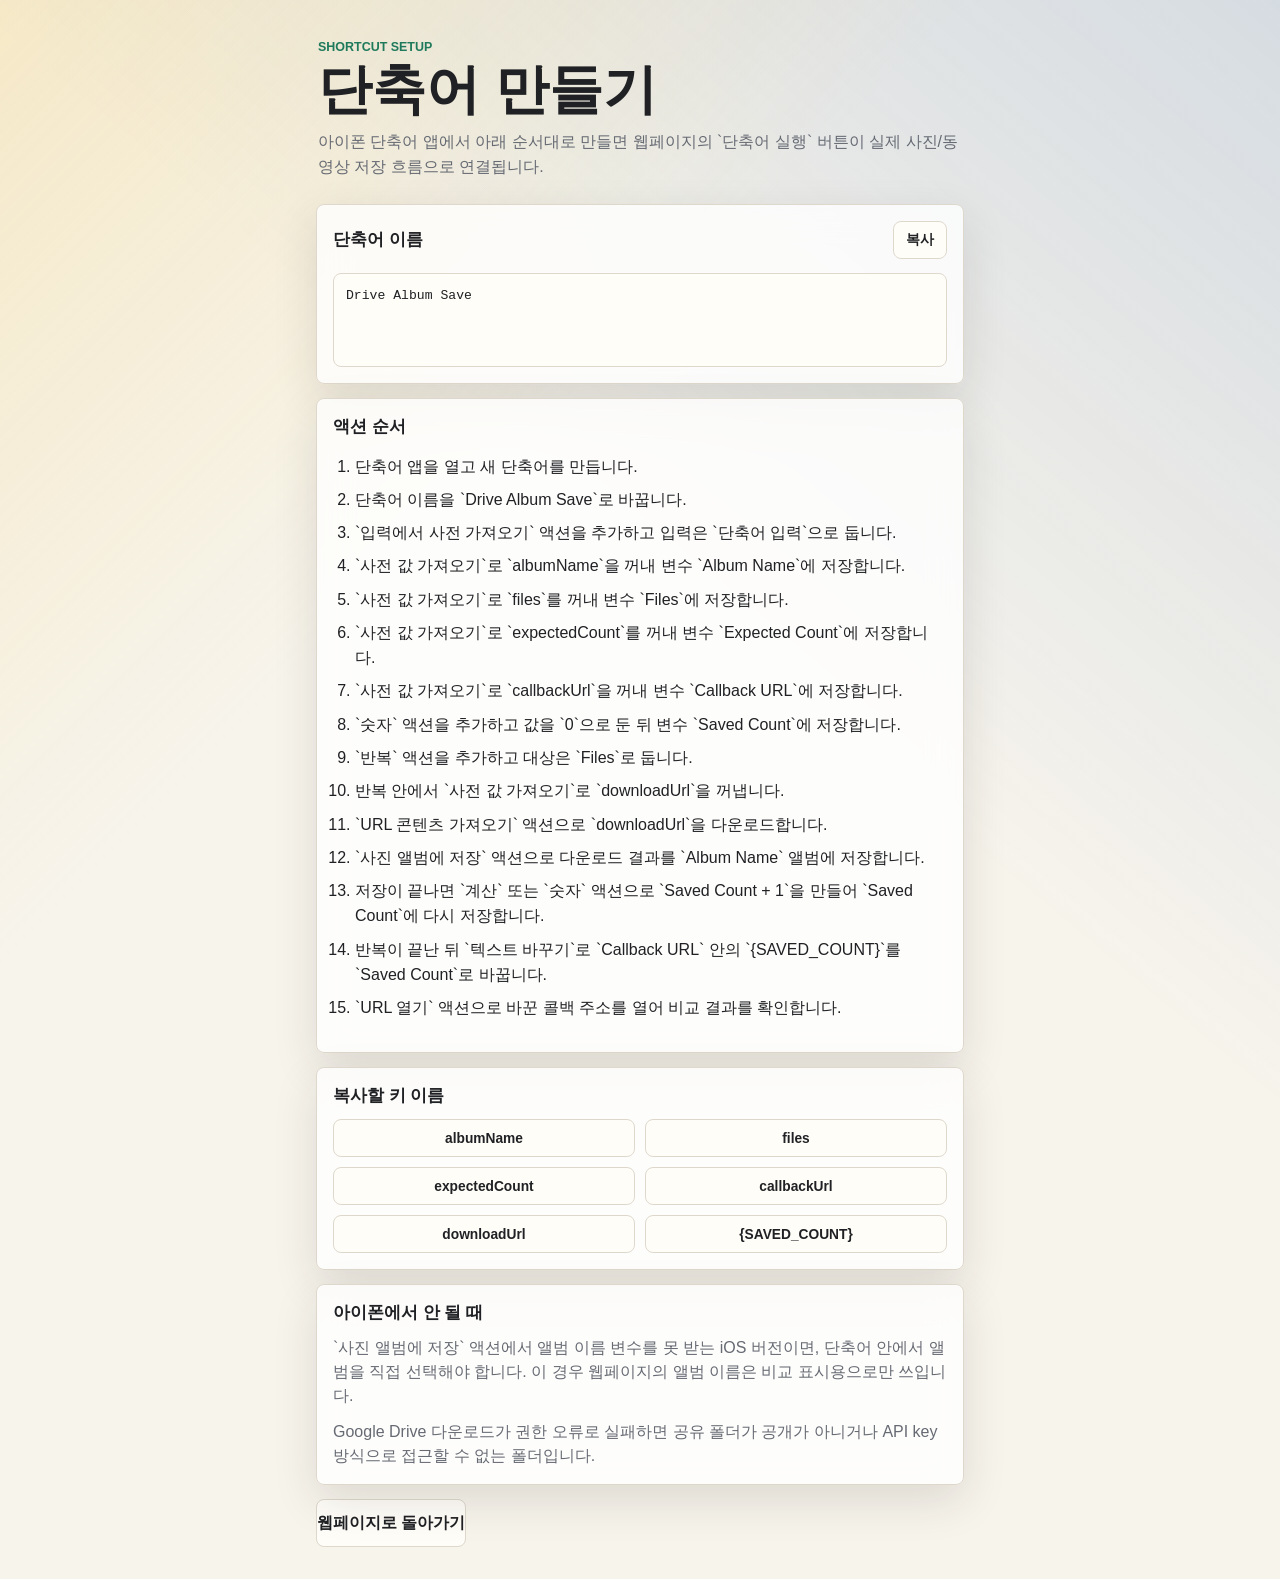
==== shortcut.html @ 7d37e95b "Add iPhone shortcut setup page" ====
<!doctype html>
<html lang="ko">
  <head>
    <meta charset="utf-8" />
    <meta name="viewport" content="width=device-width, initial-scale=1, viewport-fit=cover" />
    <meta name="theme-color" content="#f7f4ec" />
    <title>Drive Album Save 만들기</title>
    <link rel="stylesheet" href="styles.css?v=5" />
  </head>
  <body>
    <main class="app-shell">
      <section class="hero">
        <p class="eyebrow">Shortcut setup</p>
        <h1>단축어 만들기</h1>
        <p class="summary">
          아이폰 단축어 앱에서 아래 순서대로 만들면 웹페이지의 `단축어 실행` 버튼이
          실제 사진/동영상 저장 흐름으로 연결됩니다.
        </p>
      </section>

      <section class="panel">
        <div class="section-heading">
          <h2>단축어 이름</h2>
          <button class="secondary copy-mini" data-copy="Drive Album Save" type="button">복사</button>
        </div>
        <div class="payload-box">
          <pre>Drive Album Save</pre>
        </div>
      </section>

      <section class="panel shortcut-steps">
        <h2>액션 순서</h2>
        <ol>
          <li>단축어 앱을 열고 새 단축어를 만듭니다.</li>
          <li>단축어 이름을 `Drive Album Save`로 바꿉니다.</li>
          <li>`입력에서 사전 가져오기` 액션을 추가하고 입력은 `단축어 입력`으로 둡니다.</li>
          <li>`사전 값 가져오기`로 `albumName`을 꺼내 변수 `Album Name`에 저장합니다.</li>
          <li>`사전 값 가져오기`로 `files`를 꺼내 변수 `Files`에 저장합니다.</li>
          <li>`사전 값 가져오기`로 `expectedCount`를 꺼내 변수 `Expected Count`에 저장합니다.</li>
          <li>`사전 값 가져오기`로 `callbackUrl`을 꺼내 변수 `Callback URL`에 저장합니다.</li>
          <li>`숫자` 액션을 추가하고 값을 `0`으로 둔 뒤 변수 `Saved Count`에 저장합니다.</li>
          <li>`반복` 액션을 추가하고 대상은 `Files`로 둡니다.</li>
          <li>반복 안에서 `사전 값 가져오기`로 `downloadUrl`을 꺼냅니다.</li>
          <li>`URL 콘텐츠 가져오기` 액션으로 `downloadUrl`을 다운로드합니다.</li>
          <li>`사진 앨범에 저장` 액션으로 다운로드 결과를 `Album Name` 앨범에 저장합니다.</li>
          <li>저장이 끝나면 `계산` 또는 `숫자` 액션으로 `Saved Count + 1`을 만들어 `Saved Count`에 다시 저장합니다.</li>
          <li>반복이 끝난 뒤 `텍스트 바꾸기`로 `Callback URL` 안의 `{SAVED_COUNT}`를 `Saved Count`로 바꿉니다.</li>
          <li>`URL 열기` 액션으로 바꾼 콜백 주소를 열어 비교 결과를 확인합니다.</li>
        </ol>
      </section>

      <section class="panel">
        <h2>복사할 키 이름</h2>
        <div class="key-grid">
          <button class="secondary copy-mini" data-copy="albumName" type="button">albumName</button>
          <button class="secondary copy-mini" data-copy="files" type="button">files</button>
          <button class="secondary copy-mini" data-copy="expectedCount" type="button">expectedCount</button>
          <button class="secondary copy-mini" data-copy="callbackUrl" type="button">callbackUrl</button>
          <button class="secondary copy-mini" data-copy="downloadUrl" type="button">downloadUrl</button>
          <button class="secondary copy-mini" data-copy="{SAVED_COUNT}" type="button">{SAVED_COUNT}</button>
        </div>
      </section>

      <section class="panel">
        <h2>아이폰에서 안 될 때</h2>
        <p class="compare-result">
          `사진 앨범에 저장` 액션에서 앨범 이름 변수를 못 받는 iOS 버전이면, 단축어 안에서 앨범을 직접 선택해야 합니다.
          이 경우 웹페이지의 앨범 이름은 비교 표시용으로만 쓰입니다.
        </p>
        <p class="compare-result">
          Google Drive 다운로드가 권한 오류로 실패하면 공유 폴더가 공개가 아니거나 API key 방식으로 접근할 수 없는 폴더입니다.
        </p>
      </section>

      <div class="bottom-nav">
        <a class="primary link-button" href="index.html">웹페이지로 돌아가기</a>
      </div>
    </main>

    <script>
      document.querySelectorAll("[data-copy]").forEach((button) => {
        button.addEventListener("click", async () => {
          try {
            await navigator.clipboard.writeText(button.dataset.copy);
            button.textContent = "복사됨";
            window.setTimeout(() => {
              button.textContent = button.dataset.copy.length > 14 ? "복사" : button.dataset.copy;
            }, 1200);
          } catch {
            button.textContent = "실패";
          }
        });
      });
    </script>
  </body>
</html>
---- styles.css ----
:root {
  color-scheme: light;
  --bg: #f7f4ec;
  --ink: #202124;
  --muted: #666a73;
  --line: #ded8cc;
  --panel: rgba(255, 255, 255, 0.78);
  --green: #1f7a5c;
  --green-dark: #155a45;
  --blue: #285ea8;
  --yellow: #f0c553;
  --danger: #a13c32;
  --shadow: 0 16px 45px rgba(38, 34, 27, 0.12);
}

* {
  box-sizing: border-box;
}

html {
  min-height: 100%;
  background: var(--bg);
}

body {
  min-height: 100%;
  margin: 0;
  color: var(--ink);
  font-family: -apple-system, BlinkMacSystemFont, "Segoe UI", sans-serif;
  letter-spacing: 0;
  background:
    linear-gradient(135deg, rgba(240, 197, 83, 0.24), transparent 34%),
    linear-gradient(220deg, rgba(40, 94, 168, 0.16), transparent 42%),
    var(--bg);
}

button,
input,
textarea {
  font: inherit;
}

.app-shell {
  width: min(100%, 680px);
  margin: 0 auto;
  padding: max(20px, env(safe-area-inset-top)) 16px max(32px, env(safe-area-inset-bottom));
}

.hero {
  padding: 20px 2px 10px;
}

.eyebrow {
  margin: 0 0 8px;
  color: var(--green);
  font-size: 0.78rem;
  font-weight: 800;
  text-transform: uppercase;
}

h1,
h2,
p {
  margin-top: 0;
}

h1 {
  max-width: 100%;
  margin-bottom: 12px;
  font-size: clamp(2.05rem, 8.4vw, 3.4rem);
  line-height: 1.03;
  word-break: keep-all;
}

h2 {
  margin-bottom: 0;
  font-size: 1.05rem;
}

.summary {
  margin-bottom: 0;
  color: var(--muted);
  font-size: 1rem;
  line-height: 1.55;
}

.panel {
  margin-top: 14px;
  padding: 16px;
  border: 1px solid var(--line);
  border-radius: 8px;
  background: var(--panel);
  box-shadow: var(--shadow);
  backdrop-filter: blur(16px);
}

.section-heading {
  display: flex;
  align-items: center;
  justify-content: space-between;
  gap: 12px;
  margin-bottom: 14px;
}

.field {
  display: grid;
  gap: 7px;
  margin-top: 13px;
  color: var(--muted);
  font-size: 0.9rem;
  font-weight: 700;
}

textarea,
input {
  width: 100%;
  border: 1px solid var(--line);
  border-radius: 8px;
  color: var(--ink);
  background: #fffdf8;
  outline: none;
}

textarea {
  min-height: 118px;
  padding: 13px;
  resize: vertical;
  line-height: 1.45;
}

input {
  min-height: 48px;
  padding: 0 13px;
}

textarea:focus,
input:focus {
  border-color: var(--blue);
  box-shadow: 0 0 0 3px rgba(40, 94, 168, 0.16);
}

.actions,
.button-grid {
  display: grid;
  grid-template-columns: 1fr 1fr;
  gap: 10px;
  margin-top: 14px;
}

.actions.three {
  grid-template-columns: 1fr 1fr 1fr;
}

button,
.link-button {
  min-height: 48px;
  border: 0;
  border-radius: 8px;
  cursor: pointer;
  font-weight: 800;
  text-decoration: none;
}

.primary {
  color: #fff;
  background: var(--green);
}

.primary:active {
  background: var(--green-dark);
}

.secondary,
.link-button {
  display: inline-flex;
  align-items: center;
  justify-content: center;
  color: var(--ink);
  border: 1px solid var(--line);
  background: #fffdf8;
}

button:disabled,
.is-disabled {
  cursor: not-allowed;
  opacity: 0.48;
  pointer-events: none;
}

.icon-button {
  width: 42px;
  min-height: 42px;
  border: 1px solid var(--line);
  background: #fffdf8;
  color: var(--green);
  font-size: 1.35rem;
  line-height: 1;
}

.status-strip {
  margin-top: 14px;
  padding: 12px 14px;
  border-left: 5px solid var(--yellow);
  border-radius: 8px;
  color: #4b422f;
  background: rgba(255, 253, 248, 0.72);
  line-height: 1.45;
}

.status-strip.error {
  border-left-color: var(--danger);
  color: var(--danger);
}

.badge {
  flex: 0 0 auto;
  padding: 5px 9px;
  border-radius: 999px;
  color: #fff;
  background: var(--blue);
  font-size: 0.78rem;
  font-weight: 800;
}

.badge.muted {
  color: var(--muted);
  background: #ece7dc;
}

.stats-grid {
  display: grid;
  grid-template-columns: repeat(3, 1fr);
  gap: 8px;
}

.stats-grid div {
  min-height: 78px;
  padding: 12px;
  border: 1px solid var(--line);
  border-radius: 8px;
  background: #fffdf8;
}

.stats-grid span {
  display: block;
  color: var(--muted);
  font-size: 0.82rem;
  font-weight: 800;
}

.stats-grid strong {
  display: block;
  margin-top: 8px;
  font-size: 1.7rem;
}

.file-list {
  max-height: 260px;
  margin-top: 12px;
  overflow: auto;
  border: 1px solid var(--line);
  border-radius: 8px;
  background: #fffdf8;
  color: var(--muted);
  font-size: 0.9rem;
}

.file-row {
  display: grid;
  grid-template-columns: 1fr auto;
  gap: 10px;
  padding: 10px 12px;
  border-bottom: 1px solid var(--line);
}

.file-row:last-child {
  border-bottom: 0;
}

.file-row span {
  min-width: 0;
  overflow: hidden;
  color: var(--ink);
  font-weight: 700;
  text-overflow: ellipsis;
  white-space: nowrap;
}

.file-row small {
  color: var(--blue);
  font-weight: 800;
}

.file-row.more {
  display: block;
  color: var(--muted);
  font-weight: 800;
}

.payload-box {
  margin-top: 14px;
  border: 1px solid var(--line);
  border-radius: 8px;
  overflow: hidden;
  background: #fffdf8;
}

.payload-title {
  padding: 10px 12px;
  border-bottom: 1px solid var(--line);
  color: var(--muted);
  font-size: 0.82rem;
  font-weight: 800;
}

pre {
  min-height: 92px;
  margin: 0;
  padding: 12px;
  overflow-x: auto;
  white-space: pre-wrap;
  word-break: break-word;
  font-size: 0.82rem;
  line-height: 1.5;
}

.checklist ol {
  padding-left: 22px;
  color: var(--ink);
  line-height: 1.55;
}

.checklist p {
  margin-bottom: 0;
  color: var(--muted);
  line-height: 1.55;
}

.shortcut-steps ol {
  padding-left: 22px;
  line-height: 1.58;
}

.shortcut-steps li {
  margin: 8px 0;
}

.copy-mini {
  min-height: 38px;
  padding: 0 12px;
  font-size: 0.86rem;
}

.key-grid {
  display: grid;
  grid-template-columns: repeat(2, 1fr);
  gap: 10px;
  margin-top: 12px;
}

.bottom-nav {
  margin-top: 14px;
}

.compare-result {
  margin: 12px 0 0;
  color: var(--muted);
  line-height: 1.5;
}

@media (max-width: 420px) {
  .actions,
  .actions.three,
  .button-grid {
    grid-template-columns: 1fr;
  }
}
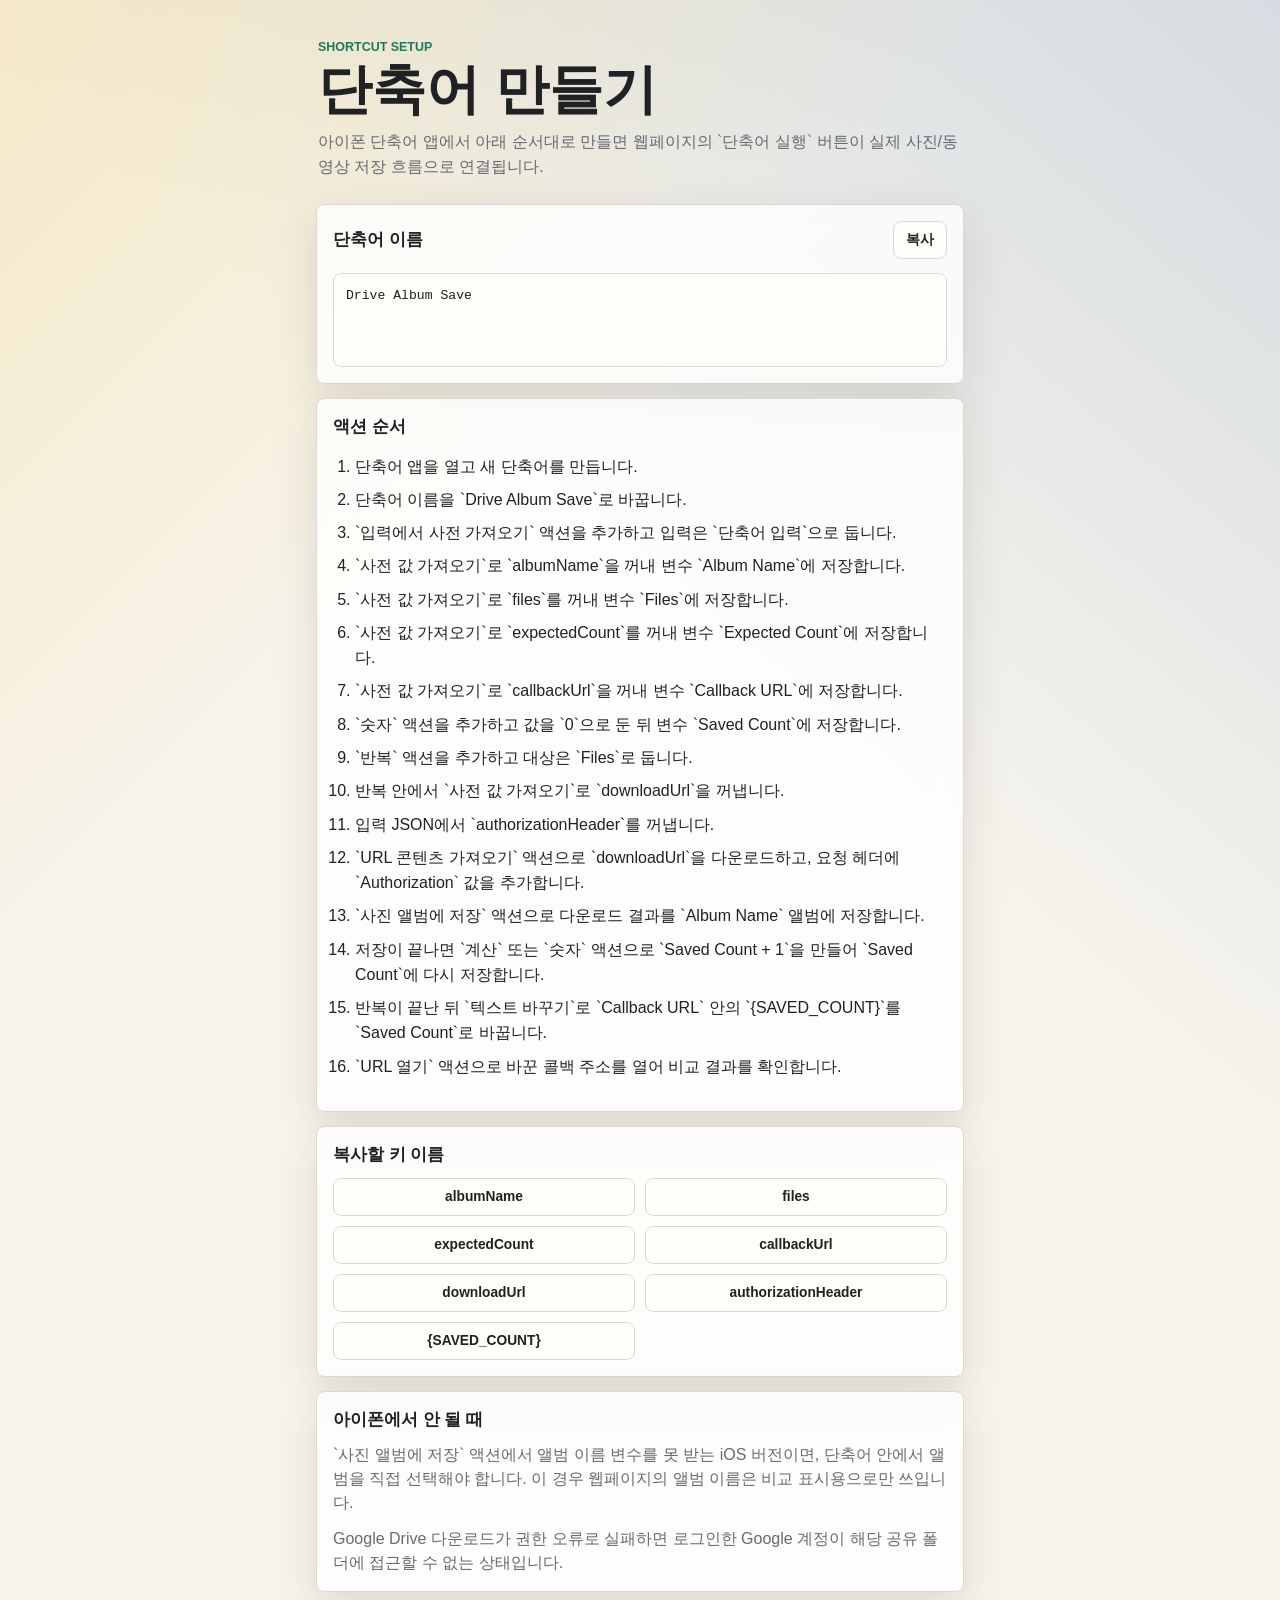
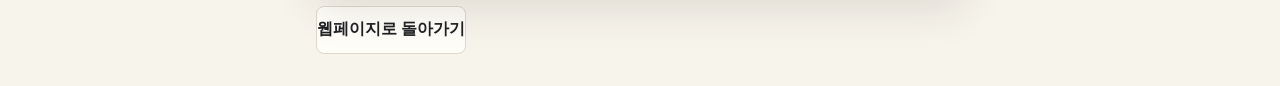
==== commit 0e540cc7: "Use Google OAuth for Drive access" ====
--- a/shortcut.html
+++ b/shortcut.html
@@ -41,7 +41,8 @@
           <li>`숫자` 액션을 추가하고 값을 `0`으로 둔 뒤 변수 `Saved Count`에 저장합니다.</li>
           <li>`반복` 액션을 추가하고 대상은 `Files`로 둡니다.</li>
           <li>반복 안에서 `사전 값 가져오기`로 `downloadUrl`을 꺼냅니다.</li>
-          <li>`URL 콘텐츠 가져오기` 액션으로 `downloadUrl`을 다운로드합니다.</li>
+          <li>입력 JSON에서 `authorizationHeader`를 꺼냅니다.</li>
+          <li>`URL 콘텐츠 가져오기` 액션으로 `downloadUrl`을 다운로드하고, 요청 헤더에 `Authorization` 값을 추가합니다.</li>
           <li>`사진 앨범에 저장` 액션으로 다운로드 결과를 `Album Name` 앨범에 저장합니다.</li>
           <li>저장이 끝나면 `계산` 또는 `숫자` 액션으로 `Saved Count + 1`을 만들어 `Saved Count`에 다시 저장합니다.</li>
           <li>반복이 끝난 뒤 `텍스트 바꾸기`로 `Callback URL` 안의 `{SAVED_COUNT}`를 `Saved Count`로 바꿉니다.</li>
@@ -57,6 +58,7 @@
           <button class="secondary copy-mini" data-copy="expectedCount" type="button">expectedCount</button>
           <button class="secondary copy-mini" data-copy="callbackUrl" type="button">callbackUrl</button>
           <button class="secondary copy-mini" data-copy="downloadUrl" type="button">downloadUrl</button>
+          <button class="secondary copy-mini" data-copy="authorizationHeader" type="button">authorizationHeader</button>
           <button class="secondary copy-mini" data-copy="{SAVED_COUNT}" type="button">{SAVED_COUNT}</button>
         </div>
       </section>
@@ -68,7 +70,7 @@
           이 경우 웹페이지의 앨범 이름은 비교 표시용으로만 쓰입니다.
         </p>
         <p class="compare-result">
-          Google Drive 다운로드가 권한 오류로 실패하면 공유 폴더가 공개가 아니거나 API key 방식으로 접근할 수 없는 폴더입니다.
+          Google Drive 다운로드가 권한 오류로 실패하면 로그인한 Google 계정이 해당 공유 폴더에 접근할 수 없는 상태입니다.
         </p>
       </section>
 
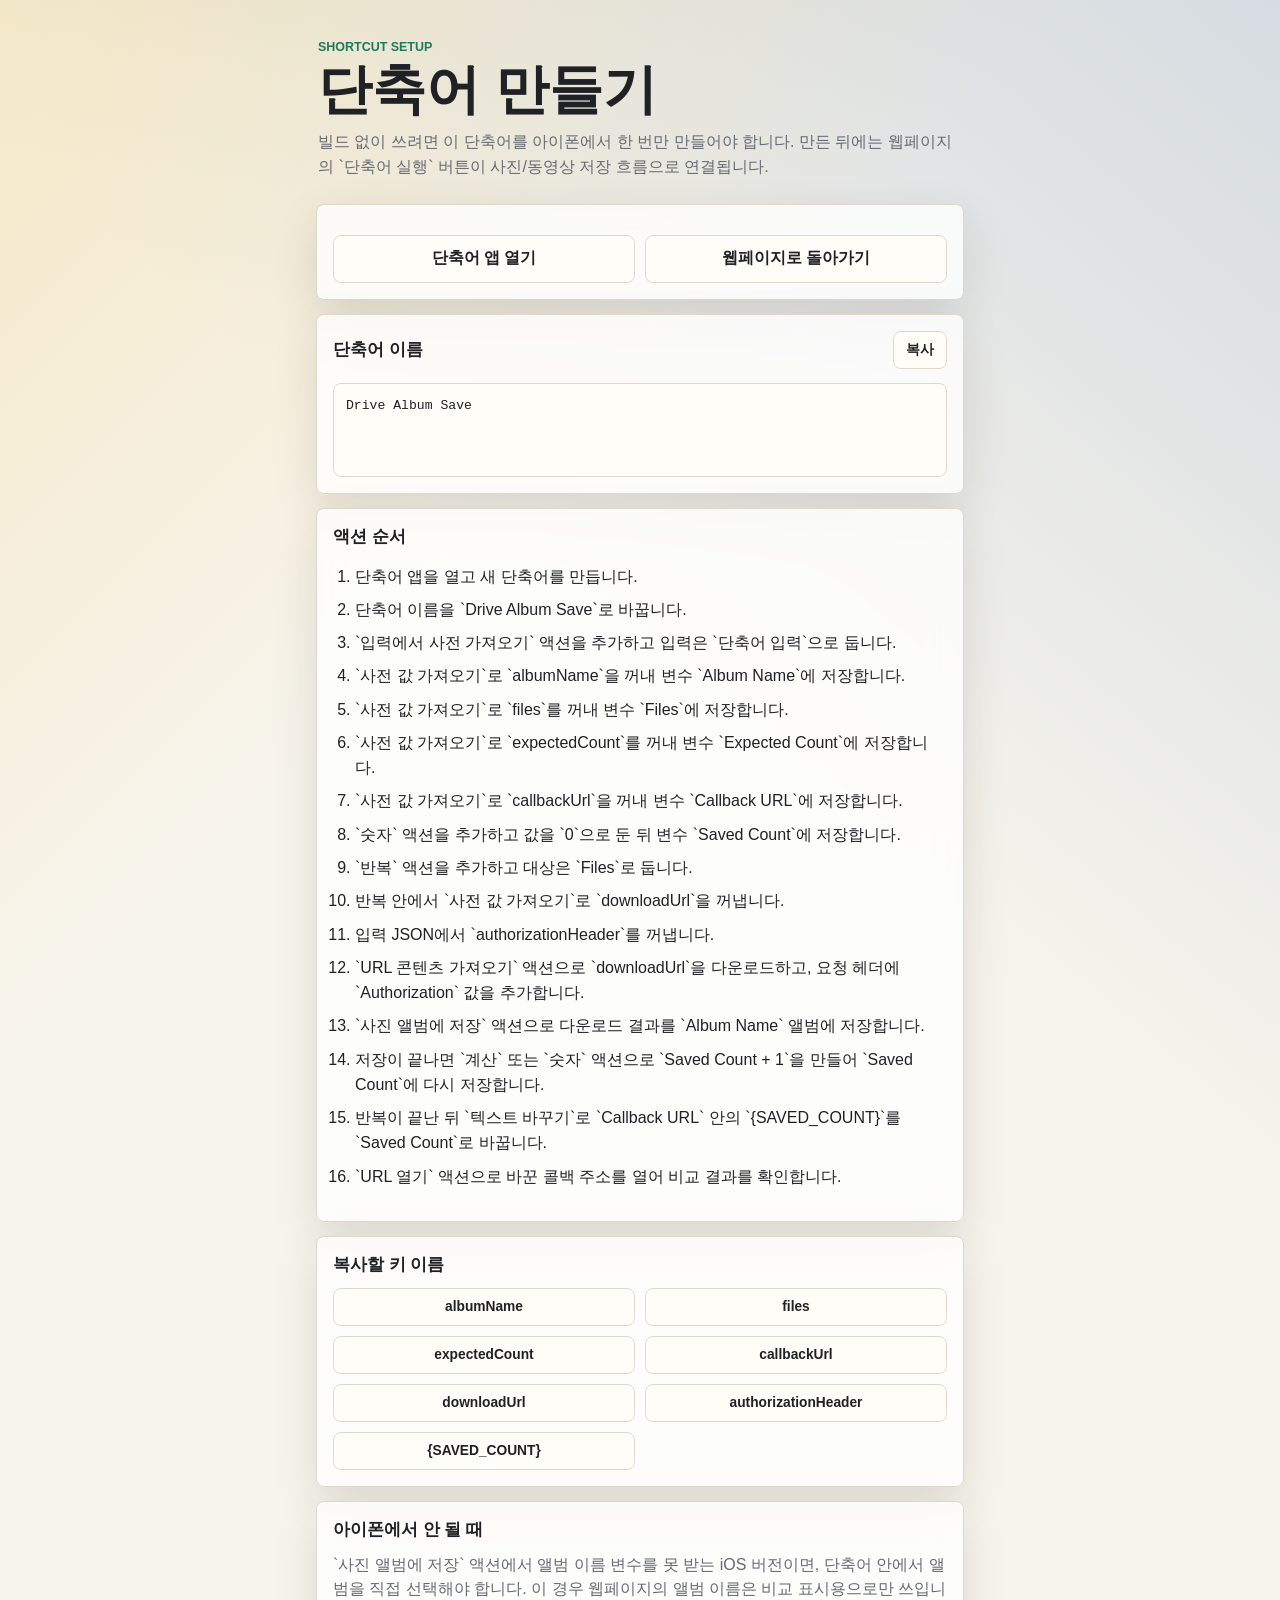
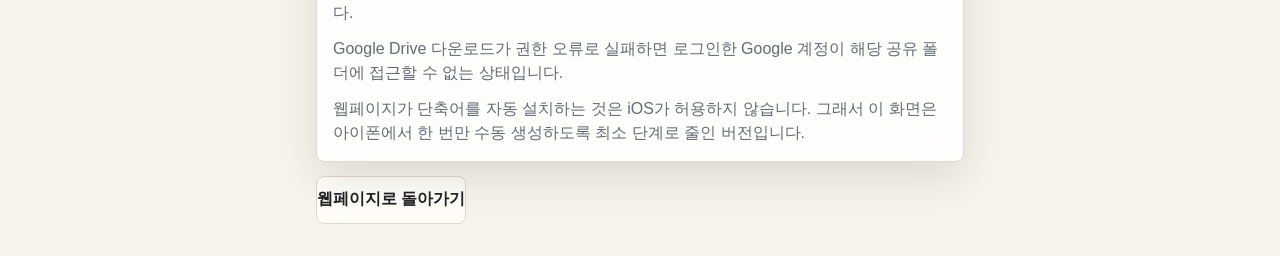
==== commit 0763028d: "Refocus on no-build iPhone shortcut flow" ====
--- a/shortcut.html
+++ b/shortcut.html
@@ -13,9 +13,16 @@
         <p class="eyebrow">Shortcut setup</p>
         <h1>단축어 만들기</h1>
         <p class="summary">
-          아이폰 단축어 앱에서 아래 순서대로 만들면 웹페이지의 `단축어 실행` 버튼이
-          실제 사진/동영상 저장 흐름으로 연결됩니다.
+          빌드 없이 쓰려면 이 단축어를 아이폰에서 한 번만 만들어야 합니다.
+          만든 뒤에는 웹페이지의 `단축어 실행` 버튼이 사진/동영상 저장 흐름으로 연결됩니다.
         </p>
+      </section>
+
+      <section class="panel">
+        <div class="button-grid">
+          <a class="primary link-button" href="shortcuts://create-shortcut">단축어 앱 열기</a>
+          <a class="secondary link-button" href="index.html">웹페이지로 돌아가기</a>
+        </div>
       </section>
 
       <section class="panel">
@@ -72,6 +79,9 @@
         <p class="compare-result">
           Google Drive 다운로드가 권한 오류로 실패하면 로그인한 Google 계정이 해당 공유 폴더에 접근할 수 없는 상태입니다.
         </p>
+        <p class="compare-result">
+          웹페이지가 단축어를 자동 설치하는 것은 iOS가 허용하지 않습니다. 그래서 이 화면은 아이폰에서 한 번만 수동 생성하도록 최소 단계로 줄인 버전입니다.
+        </p>
       </section>
 
       <div class="bottom-nav">
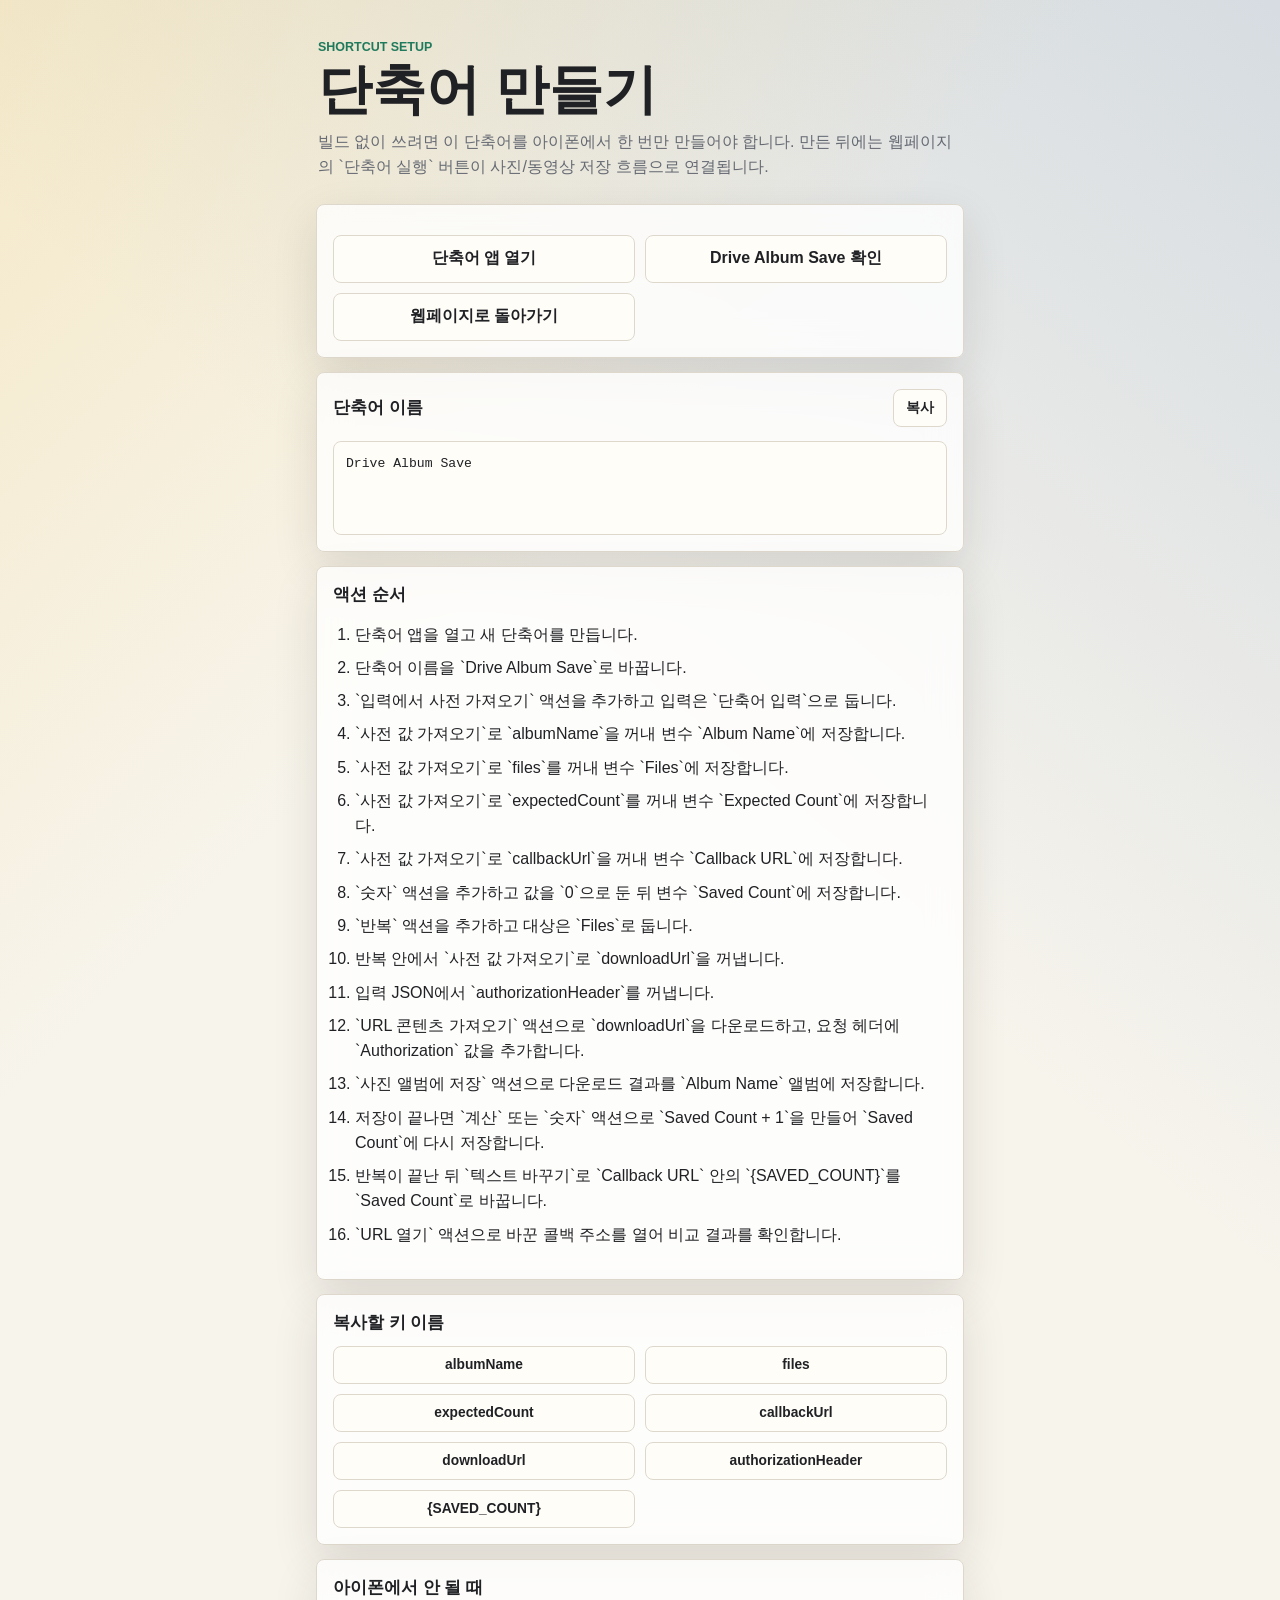
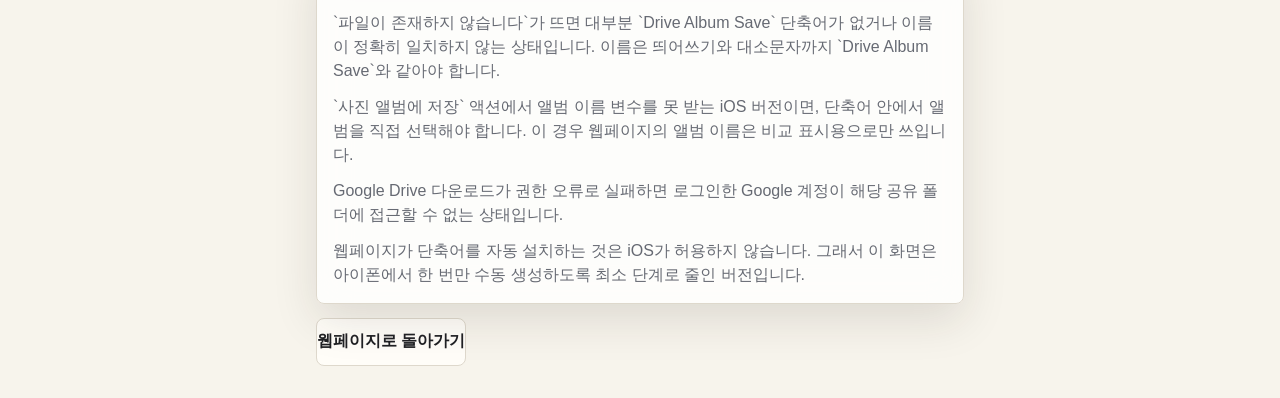
==== commit f47b8762: "Add shortcut existence check links" ====
--- a/shortcut.html
+++ b/shortcut.html
@@ -21,6 +21,7 @@
       <section class="panel">
         <div class="button-grid">
           <a class="primary link-button" href="shortcuts://create-shortcut">단축어 앱 열기</a>
+          <a class="secondary link-button" href="shortcuts://open-shortcut?name=Drive%20Album%20Save">Drive Album Save 확인</a>
           <a class="secondary link-button" href="index.html">웹페이지로 돌아가기</a>
         </div>
       </section>
@@ -73,6 +74,10 @@
       <section class="panel">
         <h2>아이폰에서 안 될 때</h2>
         <p class="compare-result">
+          `파일이 존재하지 않습니다`가 뜨면 대부분 `Drive Album Save` 단축어가 없거나 이름이 정확히 일치하지 않는 상태입니다.
+          이름은 띄어쓰기와 대소문자까지 `Drive Album Save`와 같아야 합니다.
+        </p>
+        <p class="compare-result">
           `사진 앨범에 저장` 액션에서 앨범 이름 변수를 못 받는 iOS 버전이면, 단축어 안에서 앨범을 직접 선택해야 합니다.
           이 경우 웹페이지의 앨범 이름은 비교 표시용으로만 쓰입니다.
         </p>
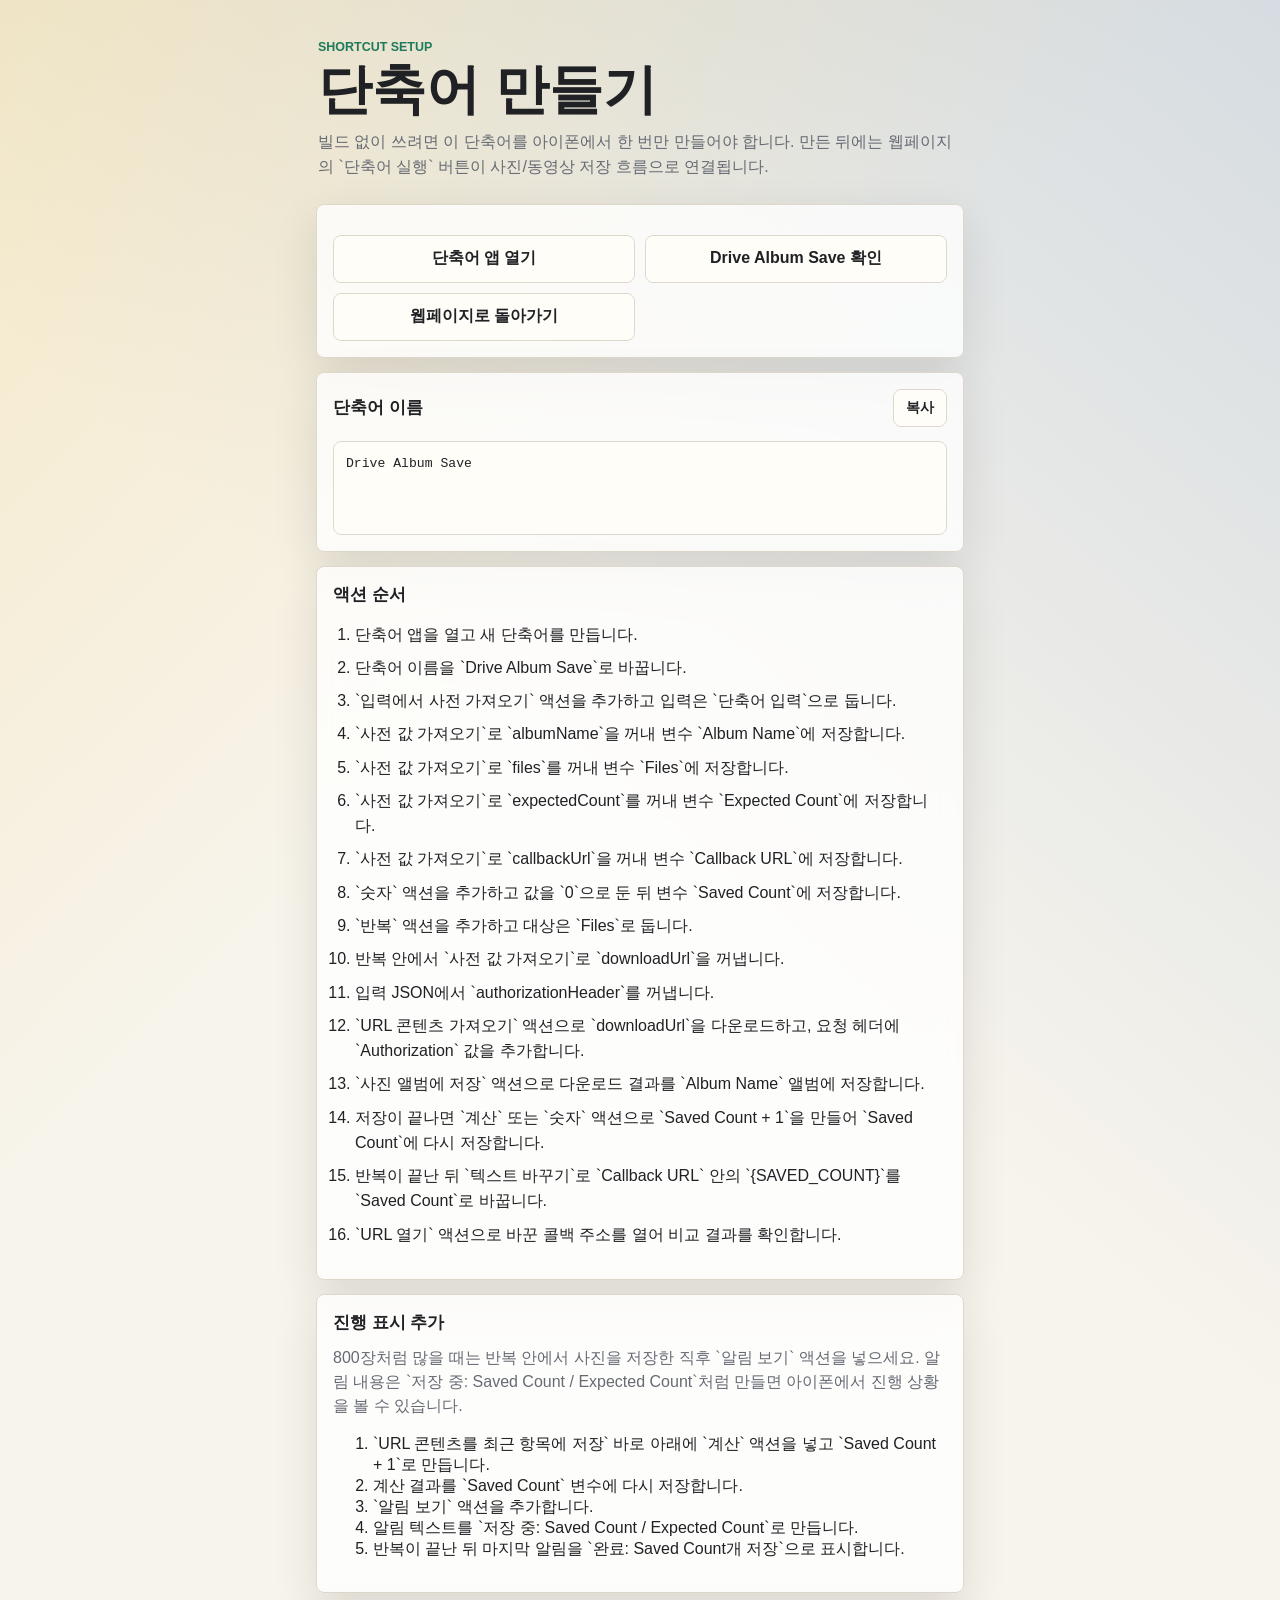
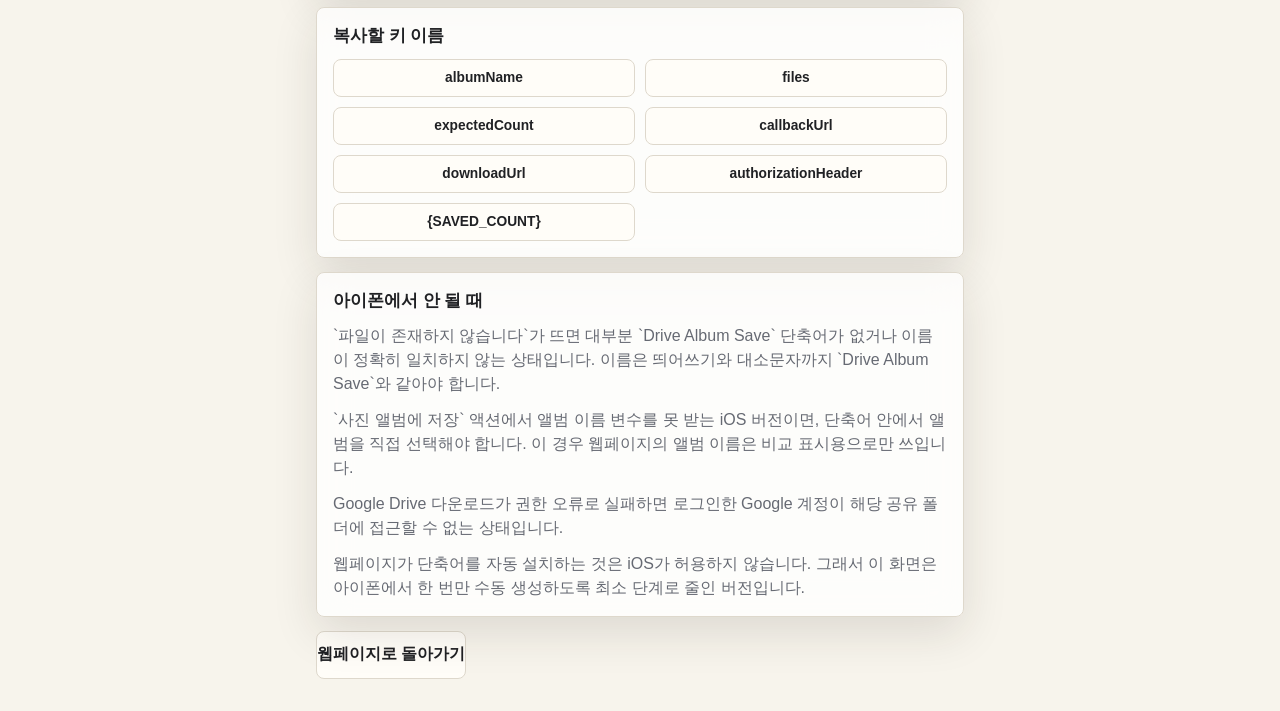
==== commit da8c3e4e: "Document shortcut progress notifications" ====
--- a/shortcut.html
+++ b/shortcut.html
@@ -59,6 +59,21 @@
       </section>
 
       <section class="panel">
+        <h2>진행 표시 추가</h2>
+        <p class="compare-result">
+          800장처럼 많을 때는 반복 안에서 사진을 저장한 직후 `알림 보기` 액션을 넣으세요.
+          알림 내용은 `저장 중: Saved Count / Expected Count`처럼 만들면 아이폰에서 진행 상황을 볼 수 있습니다.
+        </p>
+        <ol>
+          <li>`URL 콘텐츠를 최근 항목에 저장` 바로 아래에 `계산` 액션을 넣고 `Saved Count + 1`로 만듭니다.</li>
+          <li>계산 결과를 `Saved Count` 변수에 다시 저장합니다.</li>
+          <li>`알림 보기` 액션을 추가합니다.</li>
+          <li>알림 텍스트를 `저장 중: Saved Count / Expected Count`로 만듭니다.</li>
+          <li>반복이 끝난 뒤 마지막 알림을 `완료: Saved Count개 저장`으로 표시합니다.</li>
+        </ol>
+      </section>
+
+      <section class="panel">
         <h2>복사할 키 이름</h2>
         <div class="key-grid">
           <button class="secondary copy-mini" data-copy="albumName" type="button">albumName</button>
--- a/styles.css
+++ b/styles.css
@@ -233,6 +233,17 @@
   gap: 8px;
 }
 
+.batch-grid {
+  display: grid;
+  grid-template-columns: 1fr 1fr;
+  gap: 10px;
+  margin-bottom: 12px;
+}
+
+.field.compact {
+  margin-top: 0;
+}
+
 .stats-grid div {
   min-height: 78px;
   padding: 12px;
@@ -371,6 +382,7 @@
 @media (max-width: 420px) {
   .actions,
   .actions.three,
+  .batch-grid,
   .button-grid {
     grid-template-columns: 1fr;
   }
